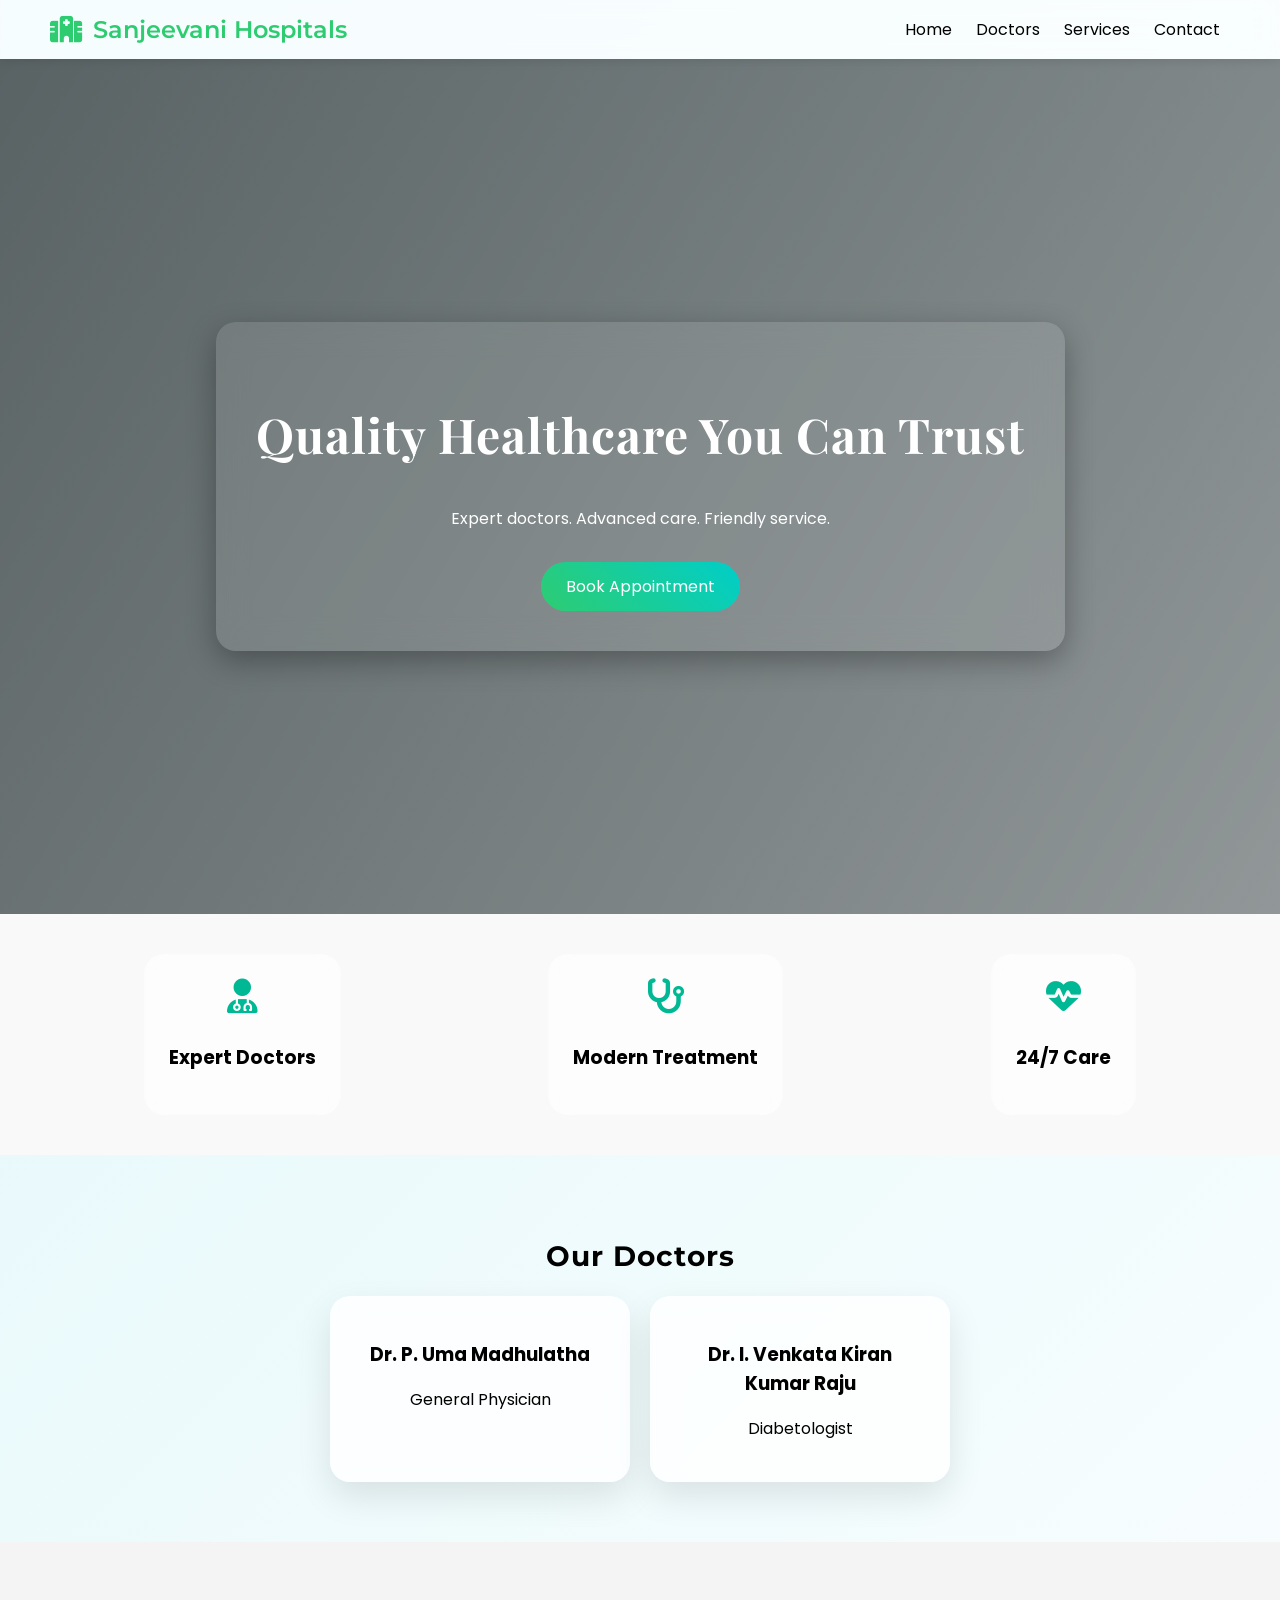
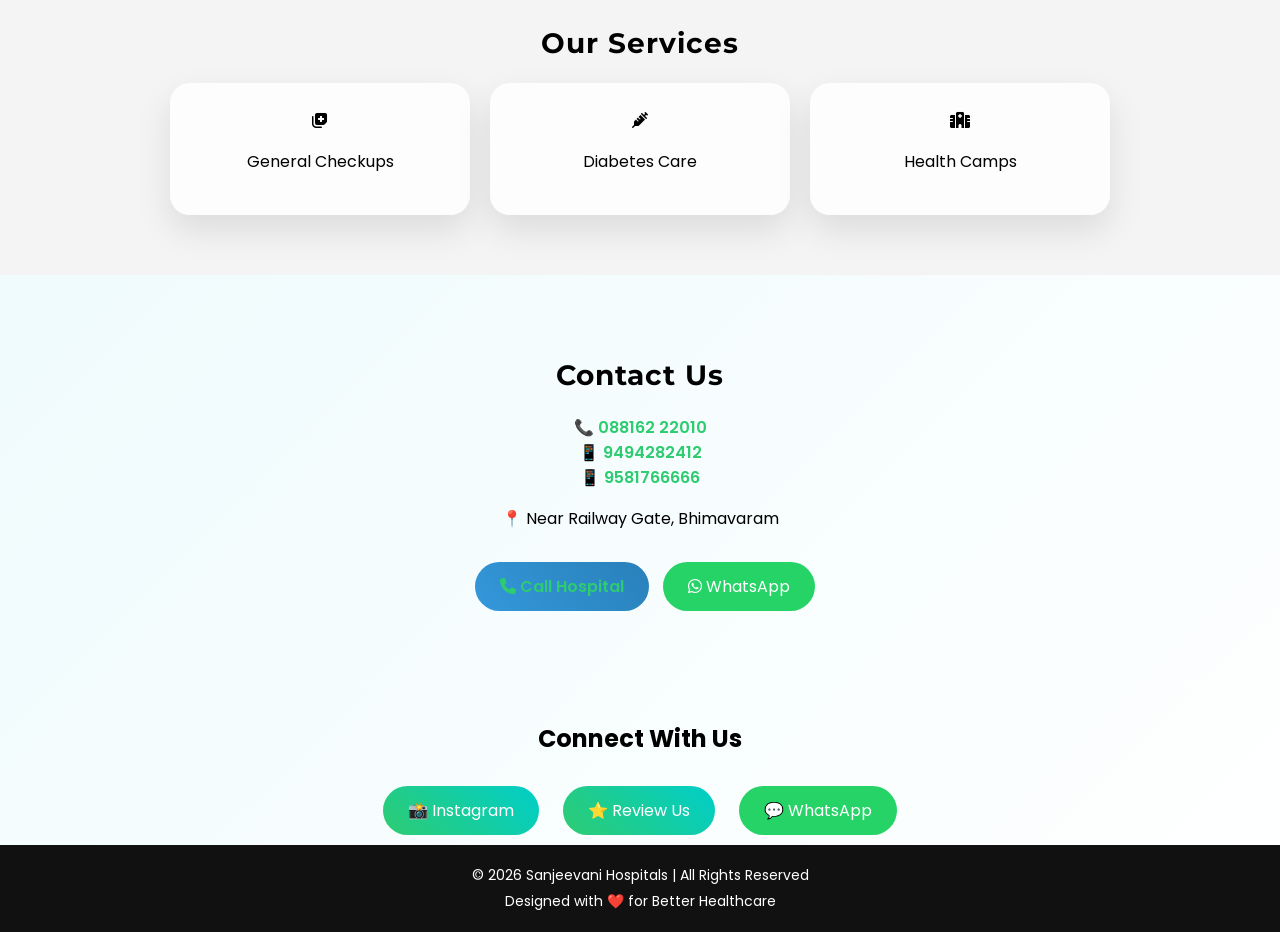
==== index.html @ cadbee82 "Update index.html update tele no" ====
<!DOCTYPE html>

<html lang="en">
<head>
<meta charset="UTF-8">
<meta name="viewport" content="width=device-width, initial-scale=1.0">
<link rel="icon" type="image/png" href="favicon.png">
<meta name="google-site-verification" content="pKSFRutNDKJTFI...">
<meta name="keywords" content="Sanjeevani Hospitals Bhimavaram, Hospital in Bhimavaram, Diabetes Doctor Bhimavaram, General Physician Bhimavaram, Clinic in Bhimavaram, Healthcare Bhimavaram">
<title>Sanjeevani Hospitals Bhimavaram</title>
    
<meta name="description" content="Sanjeevani Hospitals Bhimavaram offers diabetes care, general physician consultations, health checkups, and trusted healthcare services near Railway Gate, Bhimavaram.">
<meta name="robots" content="index, follow">
<meta name="author" content="Sanjeevani Hospitals">
<meta name="theme-color" content="#2ecc71">
<meta property="og:title" content="Sanjeevani Hospitals Bhimavaram">
<meta property="og:description" content="Trusted healthcare services in Bhimavaram.">
<meta property="og:type" content="website">
<meta property="og:url" content="https://sanjeevani-collab.github.io/sanjeevani-website/">
    <meta property="og:image" content="https://your-image-link.com/hospital.jpg">
<link rel="canonical" href="https://sanjeevani-collab.github.io/sanjeevani-website/">
<!-- Google Fonts -->
<link href="https://fonts.googleapis.com/css2?family=Poppins:wght@300;500;700&family=Montserrat:wght@600&family=Playfair+Display:wght@600&display=swap" rel="stylesheet">
<!-- Icons -->
<link rel="stylesheet" href="https://cdnjs.cloudflare.com/ajax/libs/font-awesome/6.5.0/css/all.min.css">

<link rel="stylesheet" href="style.css">
</head>

<body>

<!-- HEADER -->
<header>
    <div class="logo">
        <i class="fa-solid fa-hospital"></i>
        <h2>Sanjeevani Hospitals</h2>
    </div>
    <nav>
        <a href="#">Home</a>
        <a href="#doctors">Doctors</a>
        <a href="#services">Services</a>
        <a href="#contact">Contact</a>
    </nav>
</header>

<!-- HERO -->
<section class="hero fade-in">
    <div>
        <h1>Quality Healthcare You Can Trust</h1>
        <p>Expert doctors. Advanced care. Friendly service.</p>
       <a href="appointment.html" class="btn">Book Appointment</a>
    </div>
</section>

<!-- FEATURES -->
<section class="features">
    <div class="feature">
        <i class="fa-solid fa-user-doctor"></i>
        <h3>Expert Doctors</h3>
    </div>
    <div class="feature">
        <i class="fa-solid fa-stethoscope"></i>
        <h3>Modern Treatment</h3>
    </div>
    <div class="feature">
        <i class="fa-solid fa-heart-pulse"></i>
        <h3>24/7 Care</h3>
    </div>
</section>

<!-- DOCTORS -->
<section id="doctors" class="section">
    <h2>Our Doctors</h2>

    <div class="cards">
        <div class="card">
            <h3>Dr. P. Uma Madhulatha</h3>
            <p>General Physician</p>
        </div>

        <div class="card">
            <h3>Dr. I. Venkata Kiran Kumar Raju</h3>
            <p>Diabetologist</p>
        </div>
    </div>
</section>

<!-- SERVICES -->
<section id="services" class="section light">
    <h2>Our Services</h2>

    <div class="cards">
        <div class="card"><i class="fa-solid fa-notes-medical"></i><p>General Checkups</p></div>
        <div class="card"><i class="fa-solid fa-syringe"></i><p>Diabetes Care</p></div>
        <div class="card"><i class="fa-solid fa-hospital"></i><p>Health Camps</p></div>
    </div>
</section>

<!-- CONTACT -->
<section id="contact" class="section">
    <h2>Contact Us</h2>

    <p>
        📞 <a href="tel:+918816222010">088162 22010</a><br>
        📱 <a href="tel:+919494282412">9494282412</a><br>
        📱 <a href="tel:+919581766666">9581766666</a>
    </p>

    <p>📍 Near Railway Gate, Bhimavaram</p>

    <a href="tel:+918816222010" class="call-btn">
        <i class="fa-solid fa-phone"></i> Call Hospital
    </a>

    <a href="https://wa.me/919494282412" class="btn whatsapp">
        <i class="fa-brands fa-whatsapp"></i> WhatsApp
    </a>
</section>

    <!-- PASTE BELOW THIS -->

    <div class="qr-section">

        <h2>Connect With Us</h2>



        <div class="links">
            <a href="https://instagram.com/sanjeevani.hos" target="_blank" class="btn">📸 Instagram</a>

            <a href="https://maps.google.com/?q=Sanjeevani+Hospital+Bhimavaram" target="_blank" class="btn">⭐ Review Us</a>

            <a href="https://wa.me/919494282412" target="_blank" class="btn whatsapp">💬 WhatsApp</a>
        </div>

    </div>
</section>
<!-- FOOTER -->
<footer>
    <p>© 2026 Sanjeevani Hospitals | All Rights Reserved</p>
    <p>Designed with ❤️ for Better Healthcare</p>
</footer>

</body>
</html>
---- style.css ----
style.css
html{
    scroll-behavior:smooth;
}
body {
    margin: 0;
    font-family: 'Poppins', sans-serif;
    background: linear-gradient(135deg, #e0f7fa, #ffffff);
    animation: bgMove 6s infinite alternate;
}

/* HEADER */
header {
    display: flex;
    justify-content: space-between;
    align-items: center;
    padding: 15px 50px;

    position: sticky;
    top: 0;
    z-index: 1000;

    background: rgba(255, 255, 255, 0.7);
    backdrop-filter: blur(10px);

    box-shadow: 0 2px 10px rgba(0,0,0,0.1);
}

header h2 {
    font-family: 'Montserrat', sans-serif;
    color: #2ecc71;
}

nav a {
    margin: 0 10px;
    text-decoration: none;
    color: black;
}

/* HERO */
.hero {
    height: 95vh;
    background: linear-gradient(120deg, rgba(0,0,0,0.6), rgba(0,0,0,0.4)),
    url('https://images.unsplash.com/photo-1588776814546-1ffcf47267a5');
    background-size: cover;
    background-position: center;

    display: flex;
    align-items: center;
    justify-content: center;
    text-align: center;
    color: white;

    position: relative;
}

.hero h1 {
    font-size: 48px;
    font-family: 'Playfair Display', serif;
    letter-spacing: 1px;
}

.btn {
    margin-top: 15px;
    padding: 12px 25px;
    background: linear-gradient(45deg, #2ecc71, #00cec9);
    color: white;
    border-radius: 30px;
    text-decoration: none;
    display: inline-block;
    transition: 0.3s;
}

.btn:hover {
    transform: scale(1.05);
    box-shadow: 0 5px 15px rgba(0,0,0,0.2);
}
.btn:active{
    transform:scale(0.98);
}
/* FEATURES */
.features {
    display: flex;
    justify-content: space-around;
    padding: 40px;
    background: #f9f9f9;
}

.feature {
    text-align: center;
    padding: 25px;
    border-radius: 20px;
    background: rgba(255,255,255,0.6);
    backdrop-filter: blur(10px);
    transition: 0.3s;
}

.feature i {
    font-size: 35px;
    color: #00b894;
    margin-bottom: 10px;
}

.feature:hover {
    transform: translateY(-10px) scale(1.05);
    box-shadow: 0 15px 30px rgba(0,0,0,0.15);
    background: white;
}

/* SECTION */
.section {
    padding: 60px 20px;
    text-align: center;
}

.light {
    background: #f4f4f4;
}

/* CARDS */
.cards {
    display: flex;
    justify-content: center;
    gap: 20px;
    flex-wrap: wrap;
}

.card {
    background: rgba(255,255,255,0.8);
    padding: 25px;
    width: 250px;
    border-radius: 20px;
    backdrop-filter: blur(10px);
    box-shadow: 0 15px 35px rgba(0,0,0,0.1);
    transition: 0.3s;
}

.card:hover {
    transform: translateY(-10px) scale(1.03);
    box-shadow: 0 20px 40px rgba(0,0,0,0.2);
}

/* FOOTER */
footer {
    background: #111;
    color: white;
    text-align: center;
    padding: 15px;
}

/* WHATSAPP */
.whatsapp {
    background: #25D366;
}
.qr-section {
    text-align: center;
    margin-top: 40px;
}

.qr-box img {
    width: 280px;
    border-radius: 15px;
    box-shadow: 0 10px 25px rgba(0,0,0,0.2);
}

.links {
    margin-top: 20px;
}

.links a {
    margin: 10px;
    display: inline-block;
}
.section {
    padding: 60px 20px;
}

.section form {
    background: white;
    padding: 30px;
    border-radius: 15px;
    box-shadow: 0 15px 40px rgba(0,0,0,0.15);
    transition: 0.3s;
}

.section form:hover {
    transform: translateY(-5px);
}
body {
    font-family: 'Poppins', sans-serif;
    background: linear-gradient(135deg, #e0f7fa, #ffffff);
    animation: bgMove 6s infinite alternate;
}

@keyframes bgMove {
    0% { background-position: left; }
    100% { background-position: right; }
}
.form input, .form select {
    padding: 12px;
    border-radius: 8px;
    border: 1px solid #ccc;
    transition: 0.3s;
}

.form input:focus, .form select:focus {
    border-color: #00b894;
    box-shadow: 0 0 10px rgba(0,184,148,0.3);
    outline: none;
}
.form button {
    background: linear-gradient(45deg, #00b894, #00cec9);
    color: white;
    border: none;
    padding: 12px;
    border-radius: 30px;
    cursor: pointer;
    transition: 0.3s;
}

.form button:hover {
    transform: scale(1.05);
    box-shadow: 0 5px 15px rgba(0,0,0,0.2);
}
.fade-in {
    animation: fadeIn 1s ease-in-out;
}

@keyframes fadeIn {
    from {
        opacity: 0;
        transform: translateY(20px);
    }
    to {
        opacity: 1;
        transform: translateY(0);
    }
}
.logo {
    display: flex;
    align-items: center;
    gap: 10px;
}

.logo i {
    font-size: 26px;
    color: #2ecc71;
}

.logo h2 {
    margin: 0;
    font-weight: 600;
}
.section h2 {
    font-family: 'Montserrat', sans-serif;
    font-size: 28px;
    letter-spacing: 1px;
}
nav a {
    margin: 0 10px;
    text-decoration: none;
    color: black;
    position: relative;
    transition: 0.3s;
}

nav a::after {
    content: "";
    width: 0%;
    height: 2px;
    background: #2ecc71;
    position: absolute;
    bottom: -5px;
    left: 0;
    transition: 0.3s;
}

nav a:hover::after {
    width: 100%;
}
.fade-in {
    animation: fadeIn 1s ease-in-out;
}

@keyframes fadeIn {
    from {
        opacity: 0;
        transform: translateY(30px);
    }
    to {
        opacity: 1;
        transform: translateY(0);
    }
}
.hero div {
    background: rgba(255, 255, 255, 0.1);
    padding: 40px;
    border-radius: 20px;
    backdrop-filter: blur(15px);
    box-shadow: 0 10px 30px rgba(0,0,0,0.3);
}
body {
    animation: fadePage 1s ease-in;
}

@keyframes fadePage {
    from { opacity: 0; }
    to { opacity: 1; }
}
@media(max-width:768px){

header{
    flex-direction: column;
    padding: 15px;
}

nav{
    margin-top:10px;
    display:flex;
    flex-wrap:wrap;
    justify-content:center;
}

.hero h1{
    font-size:32px;
}

.features{
    flex-direction: column;
    gap:20px;
}

.cards{
    flex-direction: column;
    align-items:center;
}

.hero div{
    padding:20px;
}

.feature{
    margin-bottom:15px;
}

}
footer p{
    margin:5px;
    font-size:14px;
}
footer p{
    margin:5px;
    font-size:14px;
}

/* Telephone Links */
#contact a[href^="tel"]{
    color: #2ecc71;
    text-decoration: none;
    font-weight: 600;
    transition: 0.3s;
}

#contact a[href^="tel"]:hover{
    color: #00b894;
    text-decoration: underline;
}

/* Call Button */
.call-btn{
    background: linear-gradient(45deg,#3498db,#2980b9);
    color: white;
    padding: 12px 25px;
    border-radius: 30px;
    text-decoration: none;
    display: inline-block;
    margin: 10px;
    transition: 0.3s;
}

.call-btn:hover{
    transform: scale(1.05);
    box-shadow: 0 5px 15px rgba(0,0,0,0.2);
}
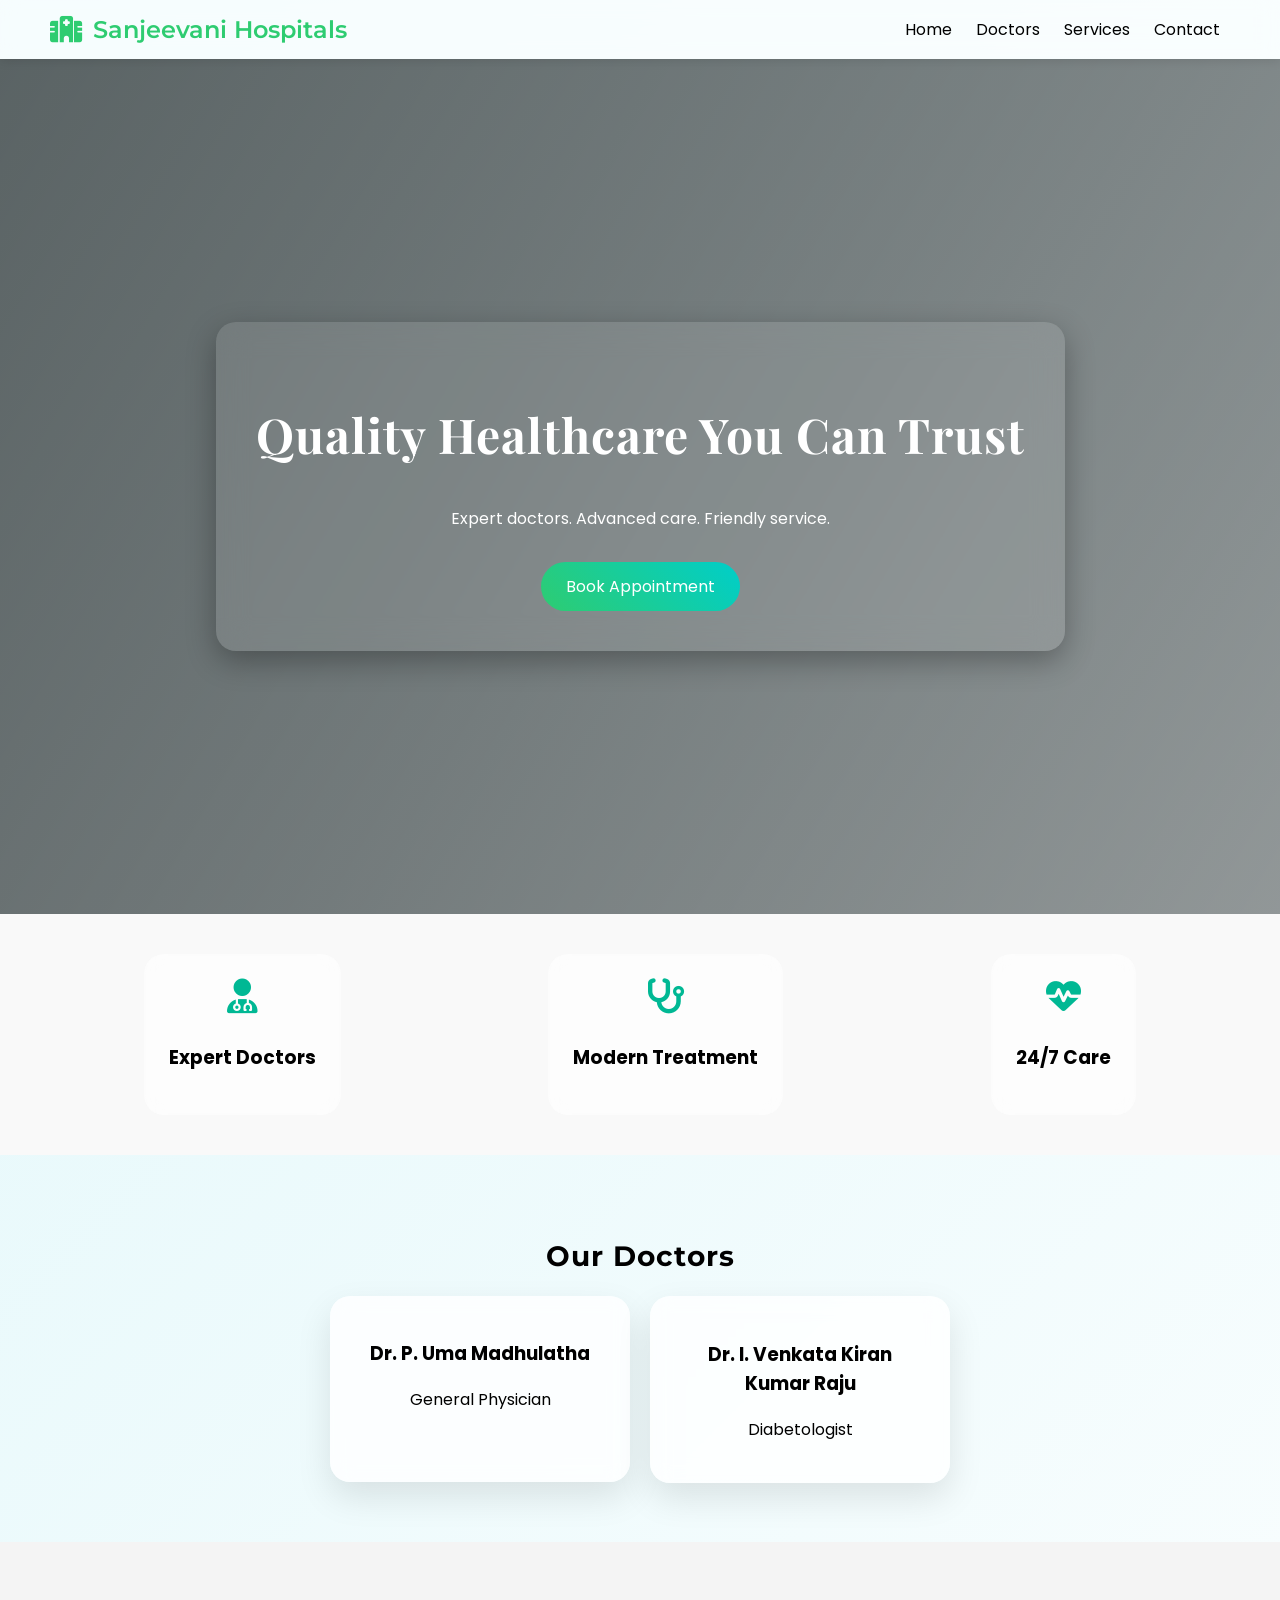
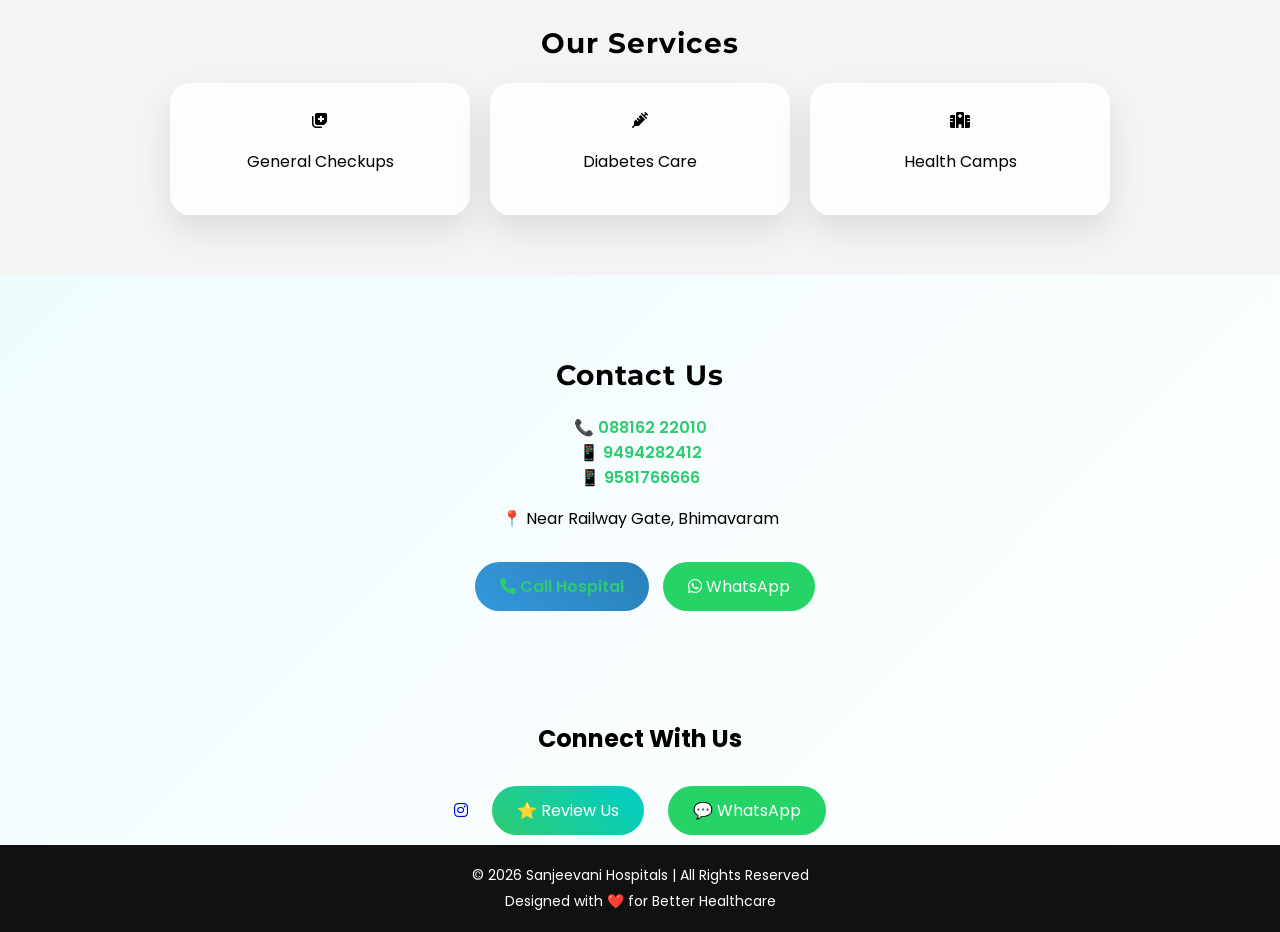
==== commit 7ffe7fe4: "Update index.html instagram url update" ====
--- a/index.html
+++ b/index.html
@@ -126,8 +126,9 @@
 
 
         <div class="links">
-            <a href="https://instagram.com/sanjeevani.hos" target="_blank" class="btn">📸 Instagram</a>
-
+           <a href="https://www.instagram.com/sanjeevani_hospitls_2026/" target="_blank" rel="noopener noreferrer">
+    <i class="fab fa-instagram"></i>
+</a>
             <a href="https://maps.google.com/?q=Sanjeevani+Hospital+Bhimavaram" target="_blank" class="btn">⭐ Review Us</a>
 
             <a href="https://wa.me/919494282412" target="_blank" class="btn whatsapp">💬 WhatsApp</a>
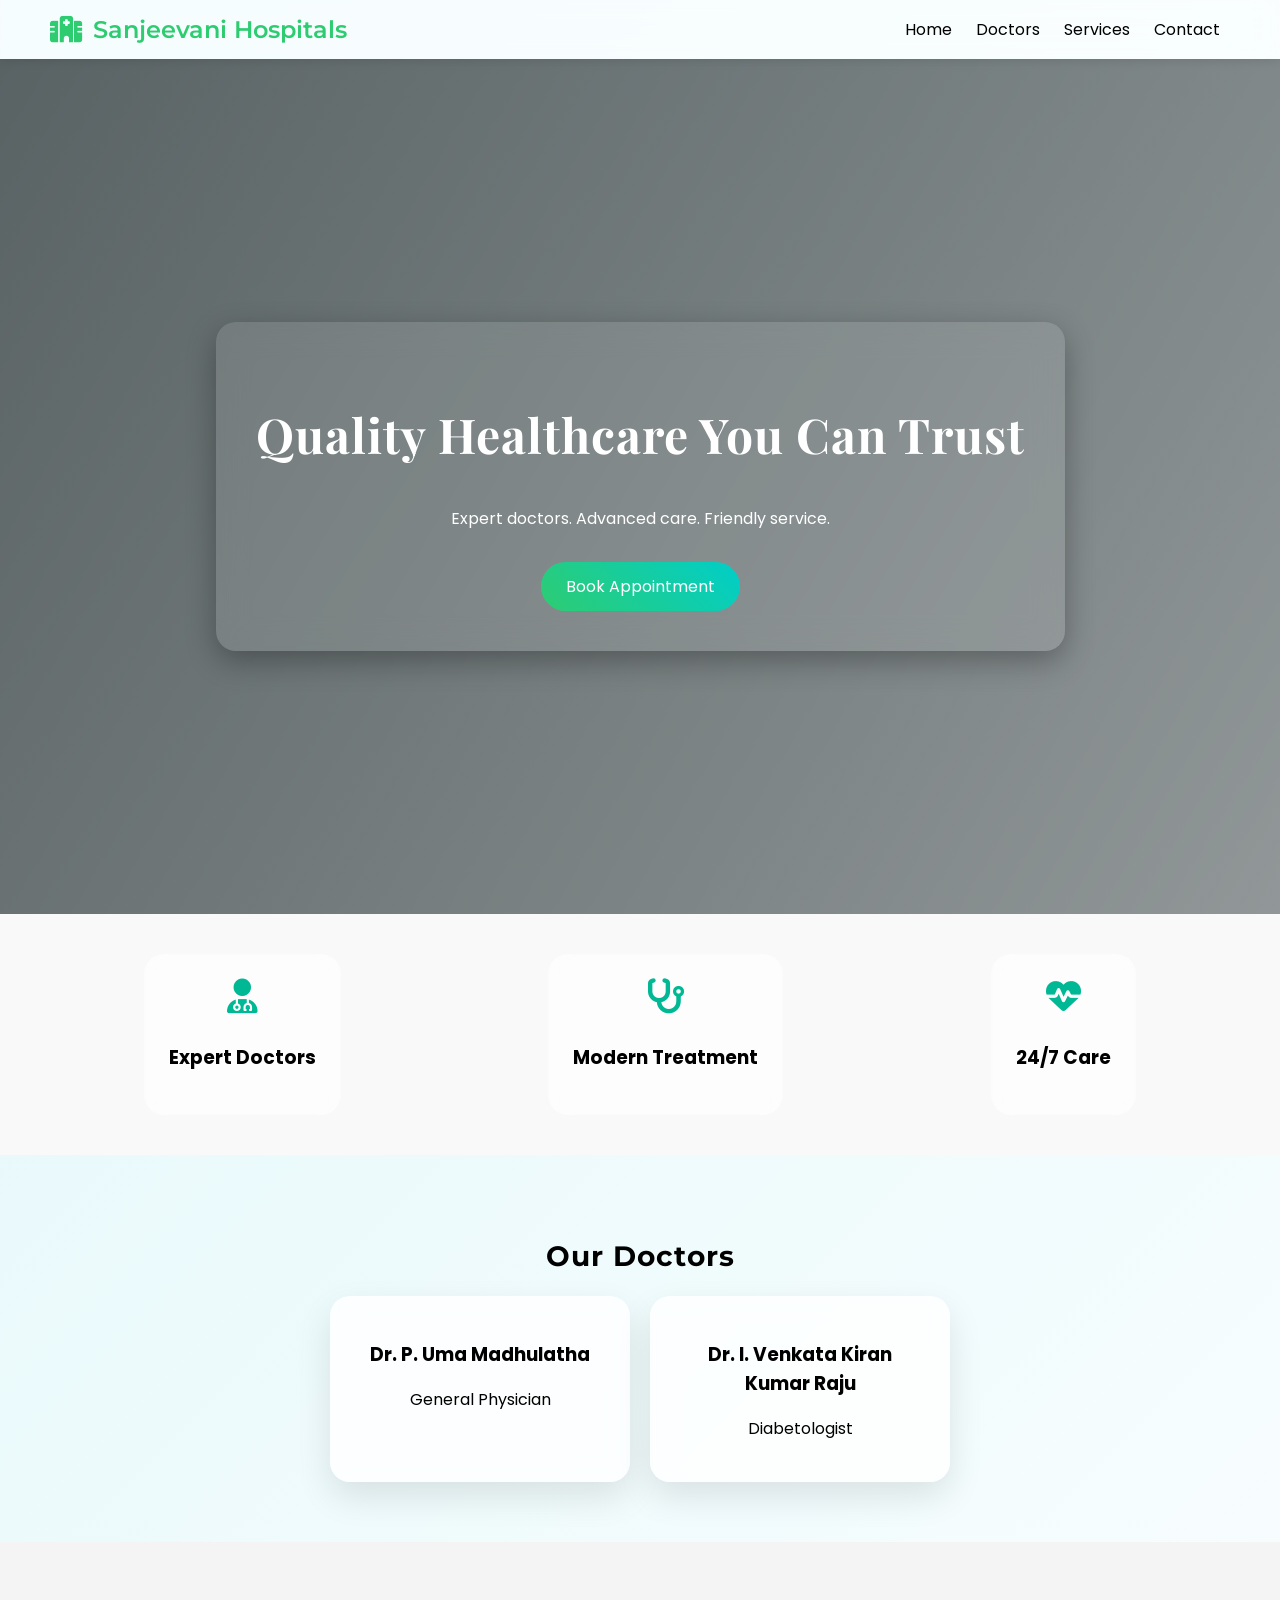
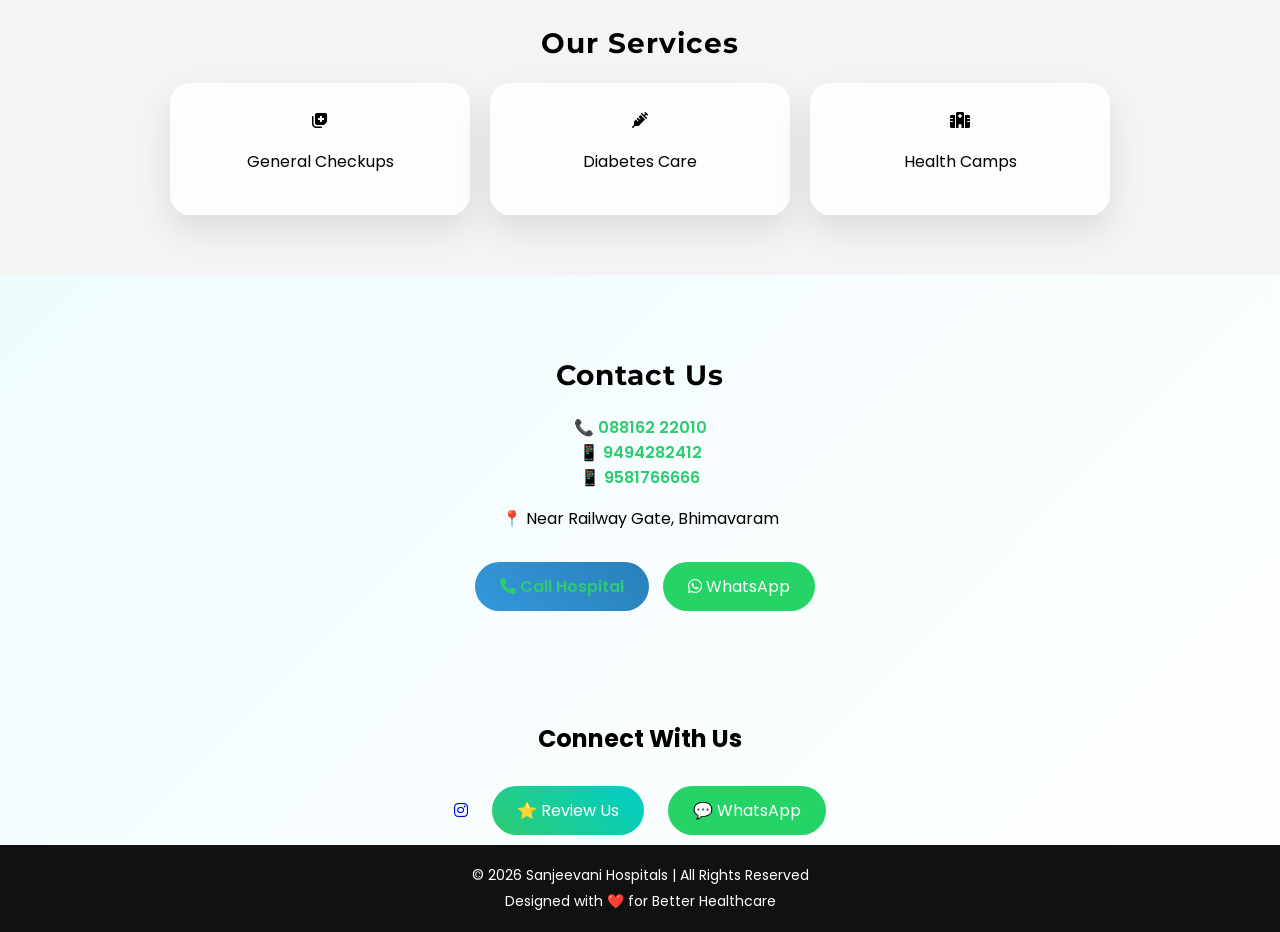
==== commit 61b101b3: "Update index.html ins update" ====
--- a/index.html
+++ b/index.html
@@ -126,7 +126,7 @@
 
 
         <div class="links">
-           <a href="https://www.instagram.com/sanjeevani_hospitls_2026/" target="_blank" rel="noopener noreferrer">
+          <a href="https://www.instagram.com/sanjeevani_hospitls_2026/" target="_blank" rel="noopener noreferrer">
     <i class="fab fa-instagram"></i>
 </a>
             <a href="https://maps.google.com/?q=Sanjeevani+Hospital+Bhimavaram" target="_blank" class="btn">⭐ Review Us</a>
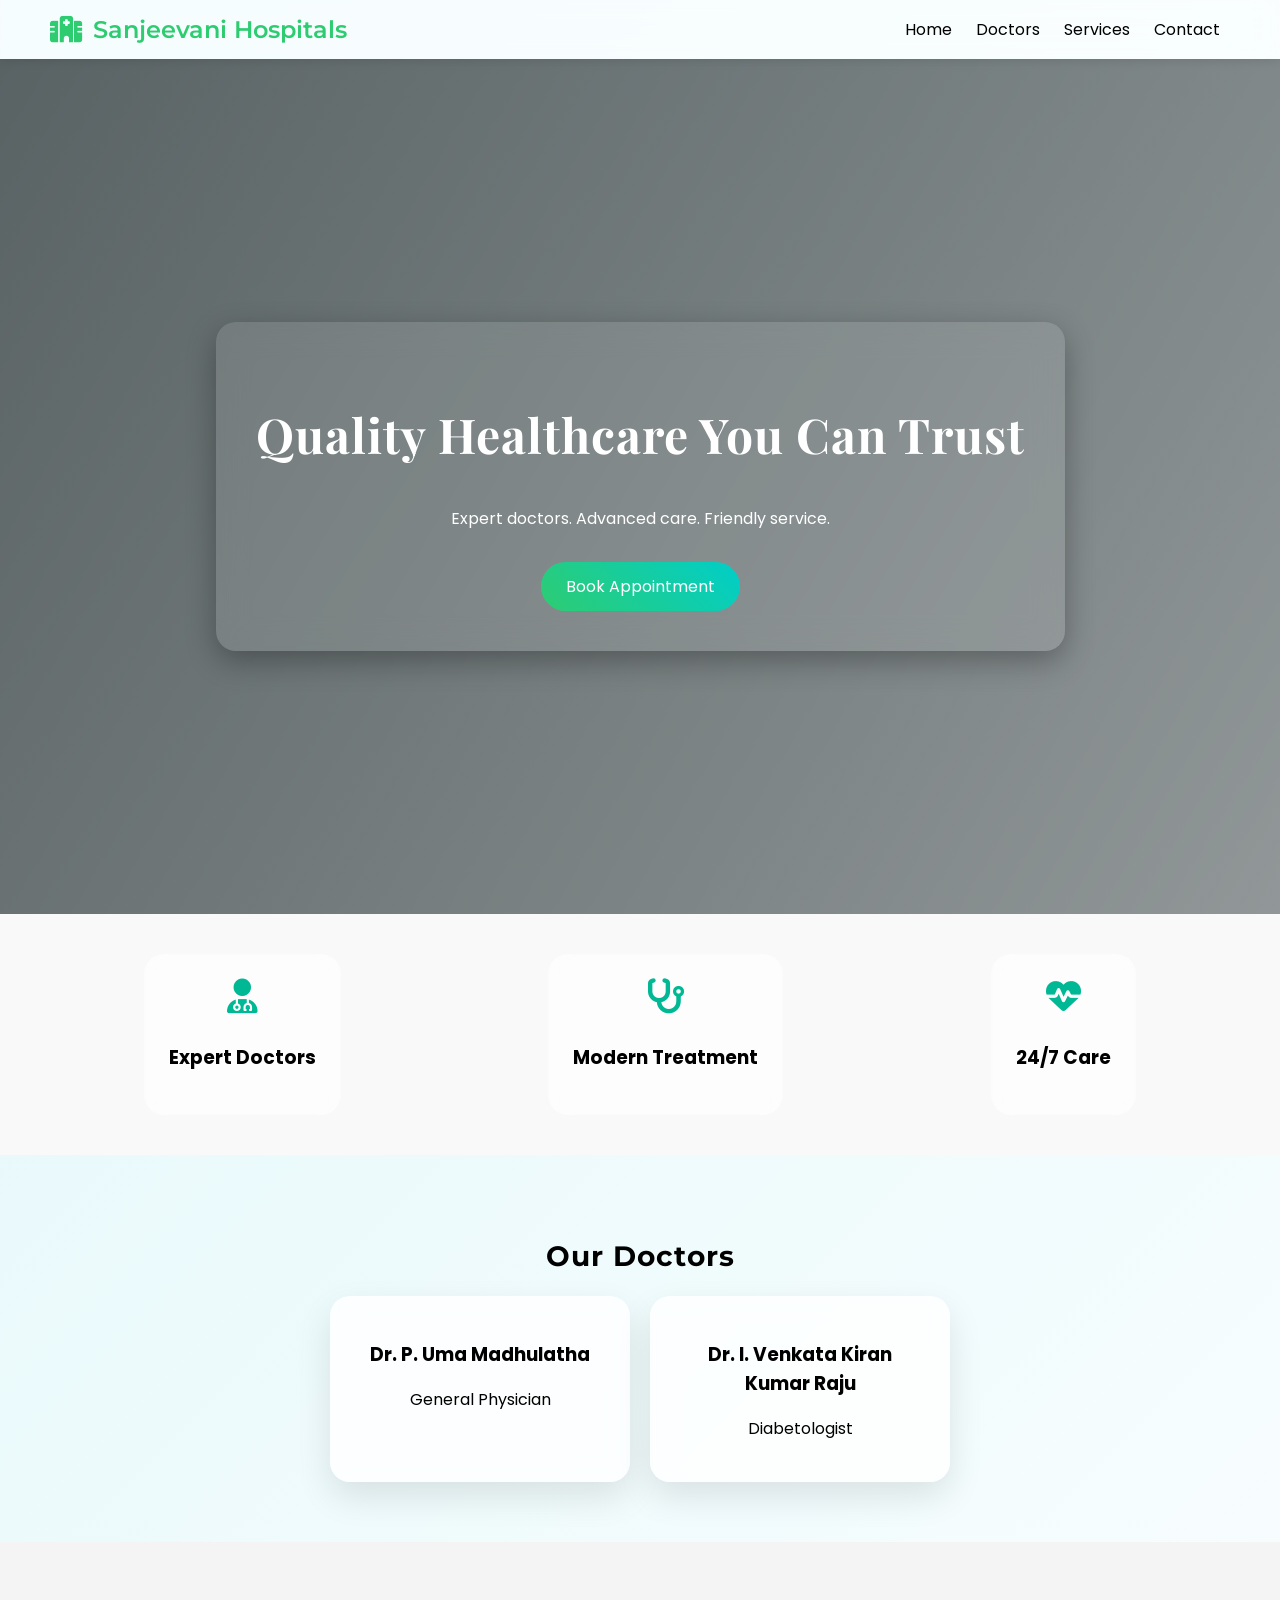
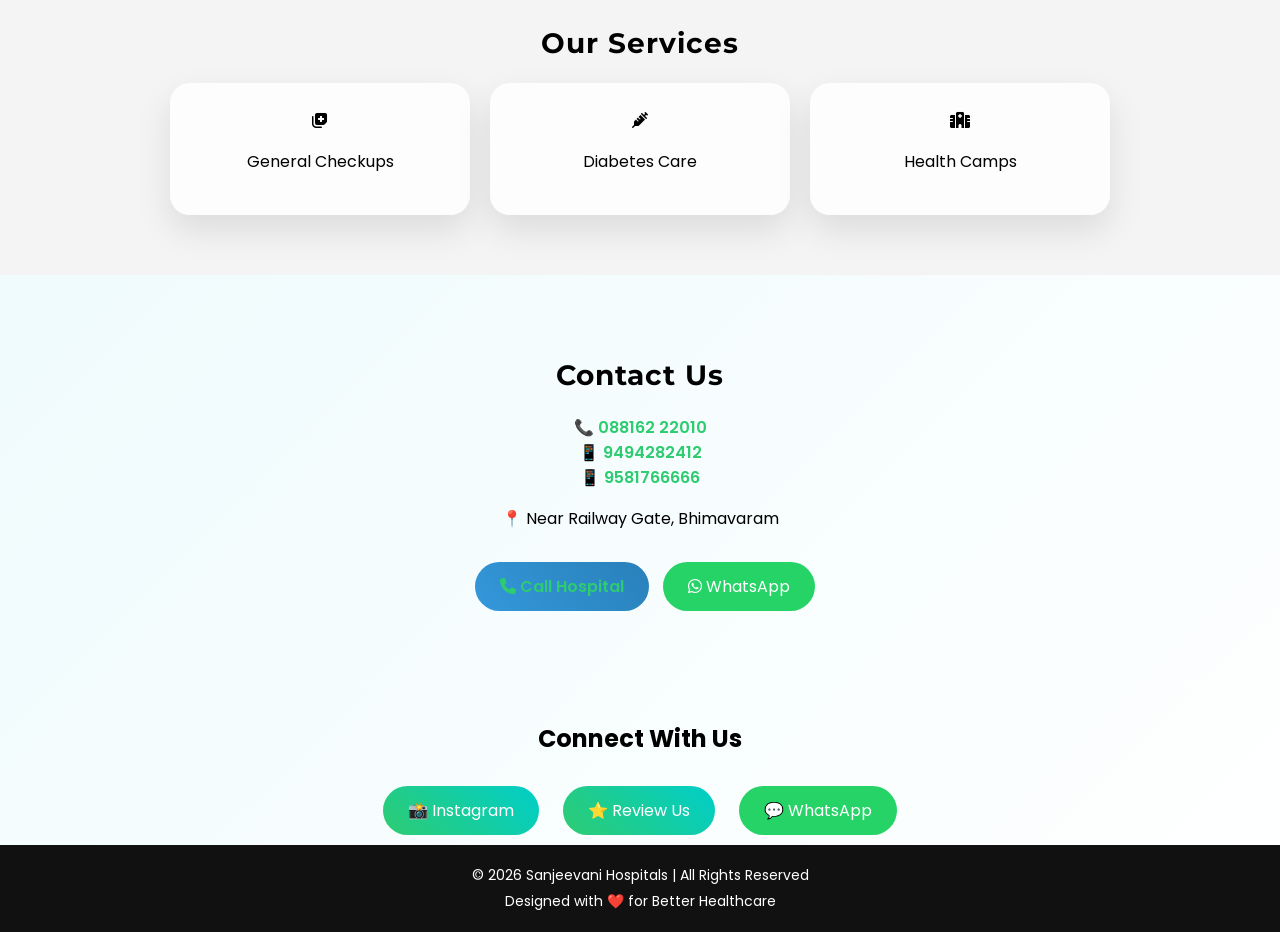
==== commit c83718cd: "Update index.html update" ====
--- a/index.html
+++ b/index.html
@@ -16,9 +16,9 @@
 <meta property="og:title" content="Sanjeevani Hospitals Bhimavaram">
 <meta property="og:description" content="Trusted healthcare services in Bhimavaram.">
 <meta property="og:type" content="website">
-<meta property="og:url" content="https://sanjeevani-collab.github.io/sanjeevani-website/">
+<meta property="og:url" content="https://sanjeevani.pages.dev">
     <meta property="og:image" content="https://your-image-link.com/hospital.jpg">
-<link rel="canonical" href="https://sanjeevani-collab.github.io/sanjeevani-website/">
+<link rel="canonical" href="https://sanjeevani.pages.dev">
 <!-- Google Fonts -->
 <link href="https://fonts.googleapis.com/css2?family=Poppins:wght@300;500;700&family=Montserrat:wght@600&family=Playfair+Display:wght@600&display=swap" rel="stylesheet">
 <!-- Icons -->
@@ -126,8 +126,8 @@
 
 
         <div class="links">
-          <a href="https://www.instagram.com/sanjeevani_hospitls_2026/" target="_blank" rel="noopener noreferrer">
-    <i class="fab fa-instagram"></i>
+         <a href="https://www.instagram.com/sanjeevani_hospitls_2026/" target="_blank" rel="noopener noreferrer" class="btn">
+    📸 Instagram
 </a>
             <a href="https://maps.google.com/?q=Sanjeevani+Hospital+Bhimavaram" target="_blank" class="btn">⭐ Review Us</a>
 
@@ -135,7 +135,6 @@
         </div>
 
     </div>
-</section>
 <!-- FOOTER -->
 <footer>
     <p>© 2026 Sanjeevani Hospitals | All Rights Reserved</p>
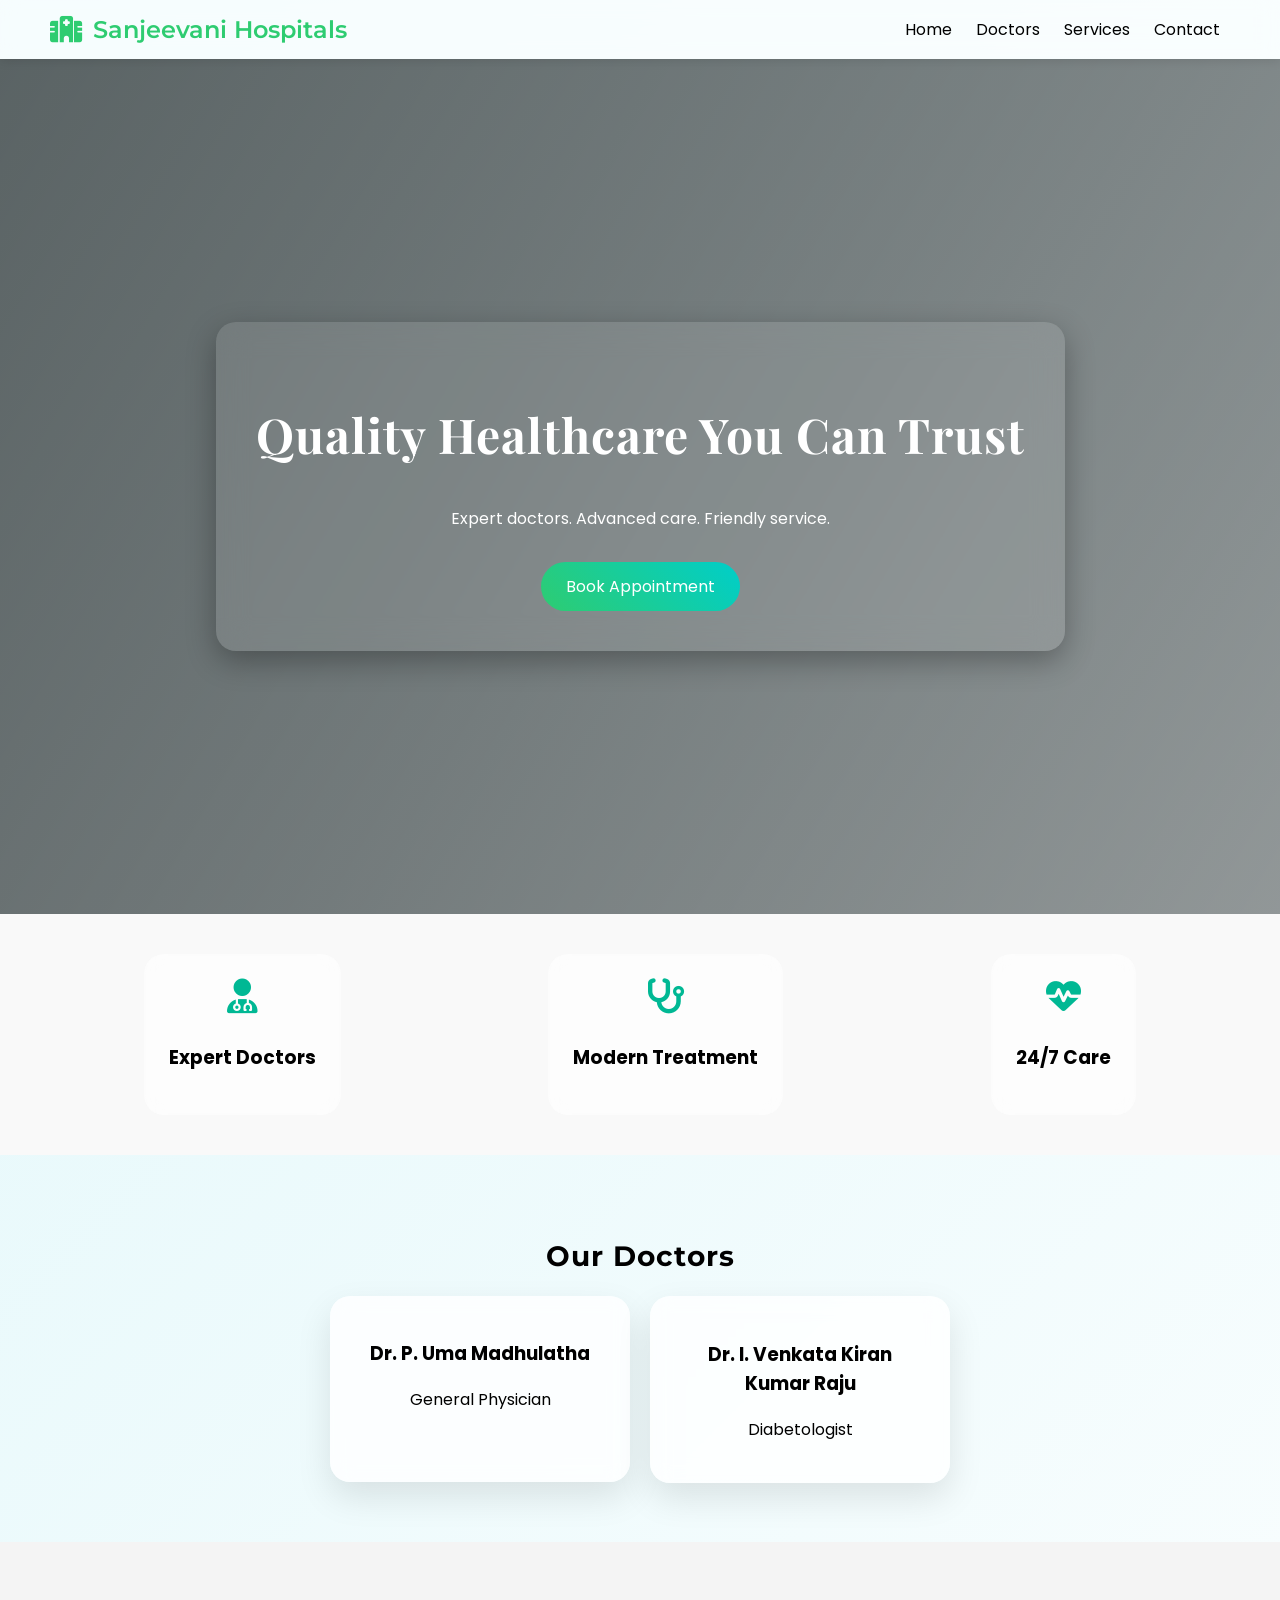
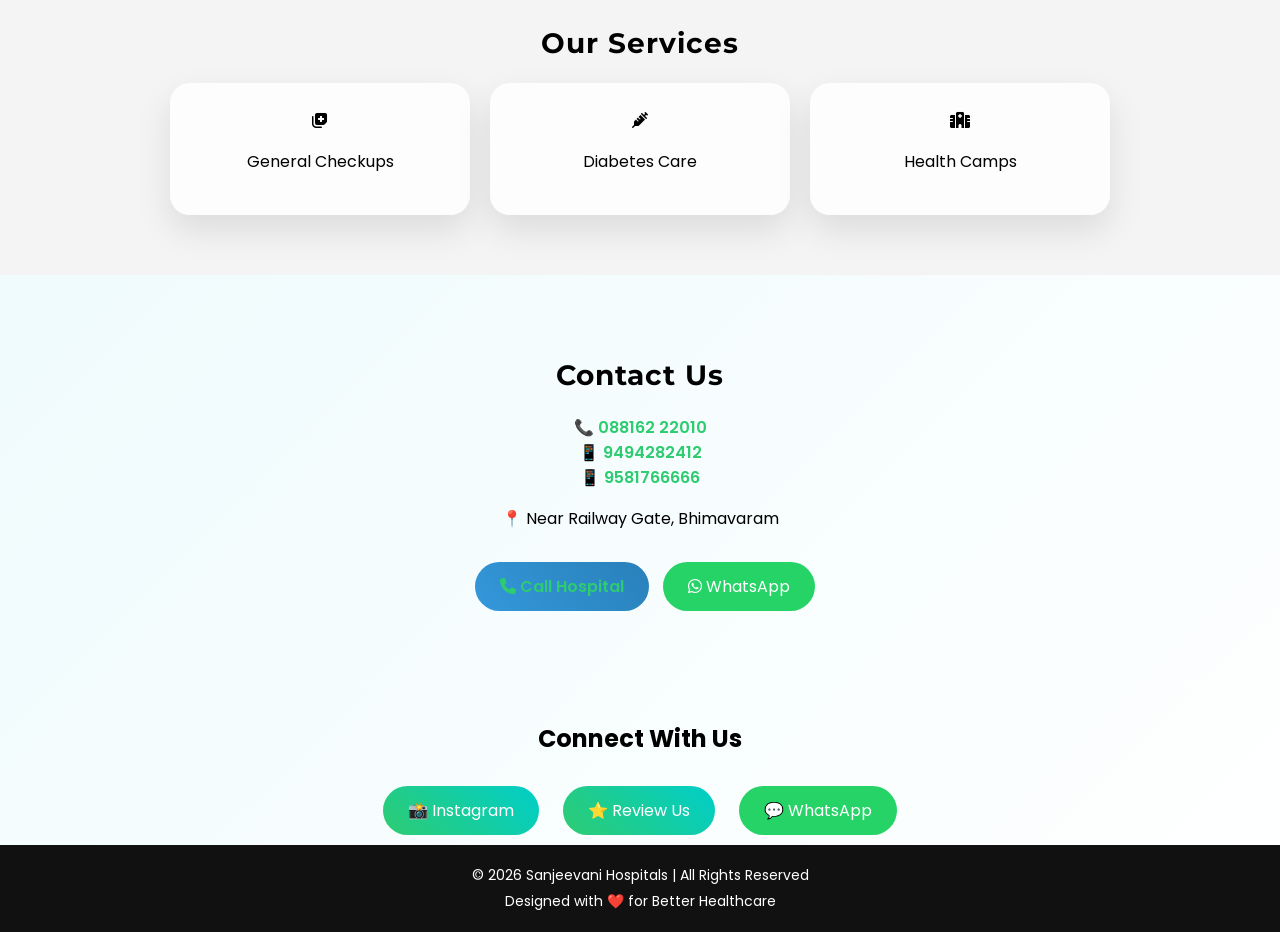
==== commit 49ef28c0: "Update index.html hospital image update" ====
--- a/index.html
+++ b/index.html
@@ -17,7 +17,9 @@
 <meta property="og:description" content="Trusted healthcare services in Bhimavaram.">
 <meta property="og:type" content="website">
 <meta property="og:url" content="https://sanjeevani.pages.dev">
-    <meta property="og:image" content="https://your-image-link.com/hospital.jpg">
+<meta property="og:image" content="https://sanjeevani.pages.dev/images/hospital.jpg">
+<meta property="og:image:width" content="1200">
+<meta property="og:image:height" content="630">
 <link rel="canonical" href="https://sanjeevani.pages.dev">
 <!-- Google Fonts -->
 <link href="https://fonts.googleapis.com/css2?family=Poppins:wght@300;500;700&family=Montserrat:wght@600&family=Playfair+Display:wght@600&display=swap" rel="stylesheet">
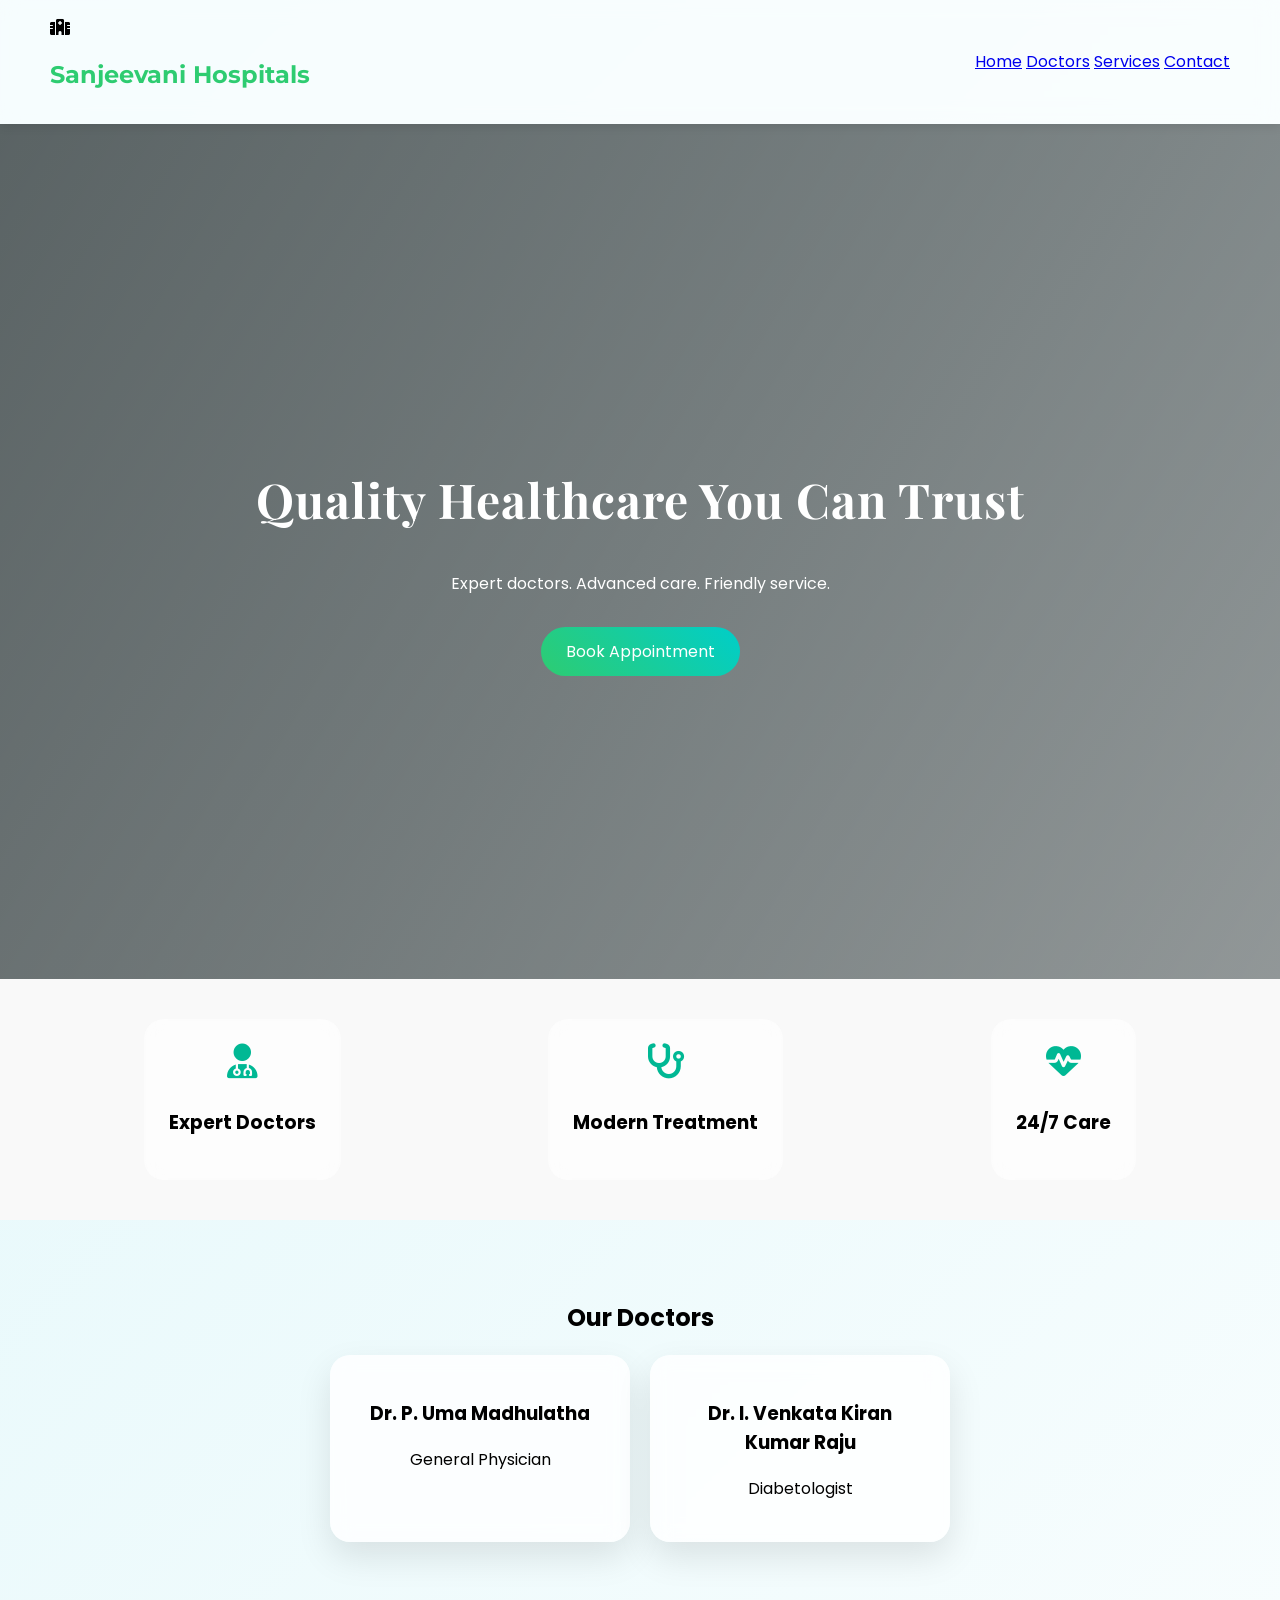
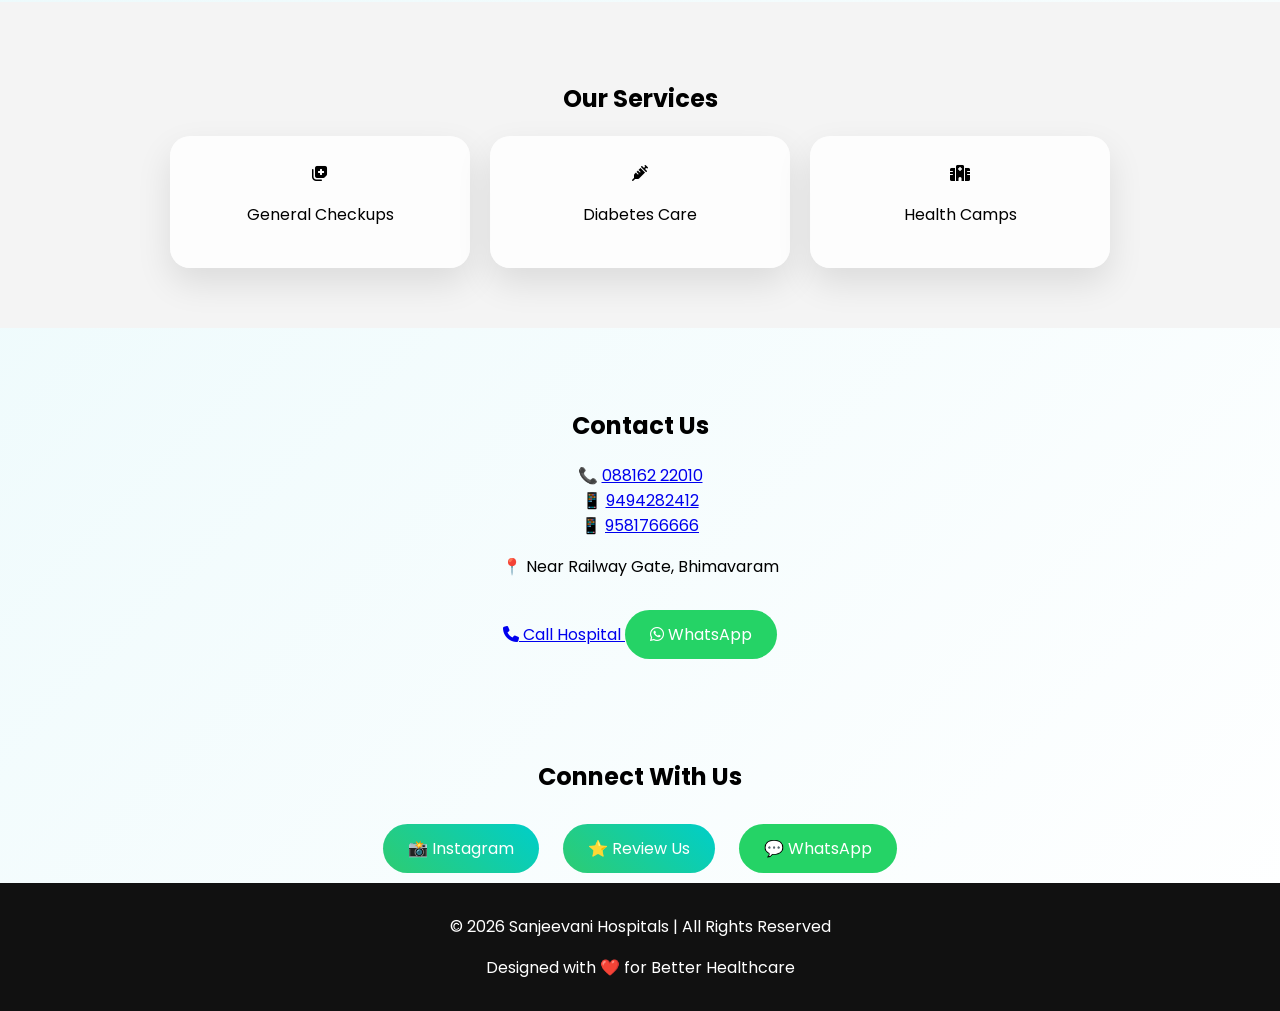
==== commit 4b3179b8: "Update index.html" ====
--- a/index.html
+++ b/index.html
@@ -20,6 +20,22 @@
 <meta property="og:image" content="https://sanjeevani.pages.dev/images/hospital.jpg">
 <meta property="og:image:width" content="1200">
 <meta property="og:image:height" content="630">
+
+    <!-- Twitter Card -->
+<meta name="twitter:card" content="summary_large_image">
+<meta name="twitter:title" content="Sanjeevani Hospitals Bhimavaram">
+<meta name="twitter:description" content="Trusted healthcare services in Bhimavaram.">
+<meta name="twitter:image" content="https://sanjeevani.pages.dev/hospital.jpg">
+
+<!-- Additional SEO -->
+<meta property="og:site_name" content="Sanjeevani Hospitals">
+<meta property="og:locale" content="en_IN">
+
+<meta name="application-name" content="Sanjeevani Hospitals">
+<meta name="apple-mobile-web-app-title" content="Sanjeevani Hospitals">
+<meta name="apple-mobile-web-app-capable" content="yes">
+
+<meta name="format-detection" content="telephone=yes">
 <link rel="canonical" href="https://sanjeevani.pages.dev">
 <!-- Google Fonts -->
 <link href="https://fonts.googleapis.com/css2?family=Poppins:wght@300;500;700&family=Montserrat:wght@600&family=Playfair+Display:wght@600&display=swap" rel="stylesheet">
@@ -131,9 +147,19 @@
          <a href="https://www.instagram.com/sanjeevani_hospitls_2026/" target="_blank" rel="noopener noreferrer" class="btn">
     📸 Instagram
 </a>
-            <a href="https://maps.google.com/?q=Sanjeevani+Hospital+Bhimavaram" target="_blank" class="btn">⭐ Review Us</a>
+       <a href="https://maps.google.com/?q=Sanjeevani+Hospital+Bhimavaram"
+   target="_blank"
+   rel="noopener noreferrer"
+   class="btn">
+    ⭐ Review Us
+</a>
 
-            <a href="https://wa.me/919494282412" target="_blank" class="btn whatsapp">💬 WhatsApp</a>
+           <a href="https://wa.me/919494282412"
+   target="_blank"
+   rel="noopener noreferrer"
+   class="btn whatsapp">
+    💬 WhatsApp
+</a>
         </div>
 
     </div>
--- a/style.css
+++ b/style.css
@@ -30,13 +30,6 @@
     font-family: 'Montserrat', sans-serif;
     color: #2ecc71;
 }
-
-nav a {
-    margin: 0 10px;
-    text-decoration: none;
-    color: black;
-}
-
 /* HERO */
 .hero {
     height: 95vh;
@@ -171,10 +164,6 @@
     margin: 10px;
     display: inline-block;
 }
-.section {
-    padding: 60px 20px;
-}
-
 .section form {
     background: white;
     padding: 30px;
@@ -186,12 +175,6 @@
 .section form:hover {
     transform: translateY(-5px);
 }
-body {
-    font-family: 'Poppins', sans-serif;
-    background: linear-gradient(135deg, #e0f7fa, #ffffff);
-    animation: bgMove 6s infinite alternate;
-}
-
 @keyframes bgMove {
     0% { background-position: left; }
     100% { background-position: right; }
@@ -221,21 +204,6 @@
 .form button:hover {
     transform: scale(1.05);
     box-shadow: 0 5px 15px rgba(0,0,0,0.2);
-}
-.fade-in {
-    animation: fadeIn 1s ease-in-out;
-}
-
-@keyframes fadeIn {
-    from {
-        opacity: 0;
-        transform: translateY(20px);
-    }
-    to {
-        opacity: 1;
-        transform: translateY(0);
-    }
-}
 .logo {
     display: flex;
     align-items: center;
@@ -348,11 +316,6 @@
     margin:5px;
     font-size:14px;
 }
-footer p{
-    margin:5px;
-    font-size:14px;
-}
-
 /* Telephone Links */
 #contact a[href^="tel"]{
     color: #2ecc71;
@@ -382,3 +345,18 @@
     transform: scale(1.05);
     box-shadow: 0 5px 15px rgba(0,0,0,0.2);
 }
+
+.form label{
+    display: block;
+    text-align: left;
+    margin: 12px 0 6px;
+    font-weight: 600;
+    color: #2c3e50;
+}
+
+.form input,
+.form select{
+    width: 100%;
+    box-sizing: border-box;
+    margin-bottom: 15px;
+}
